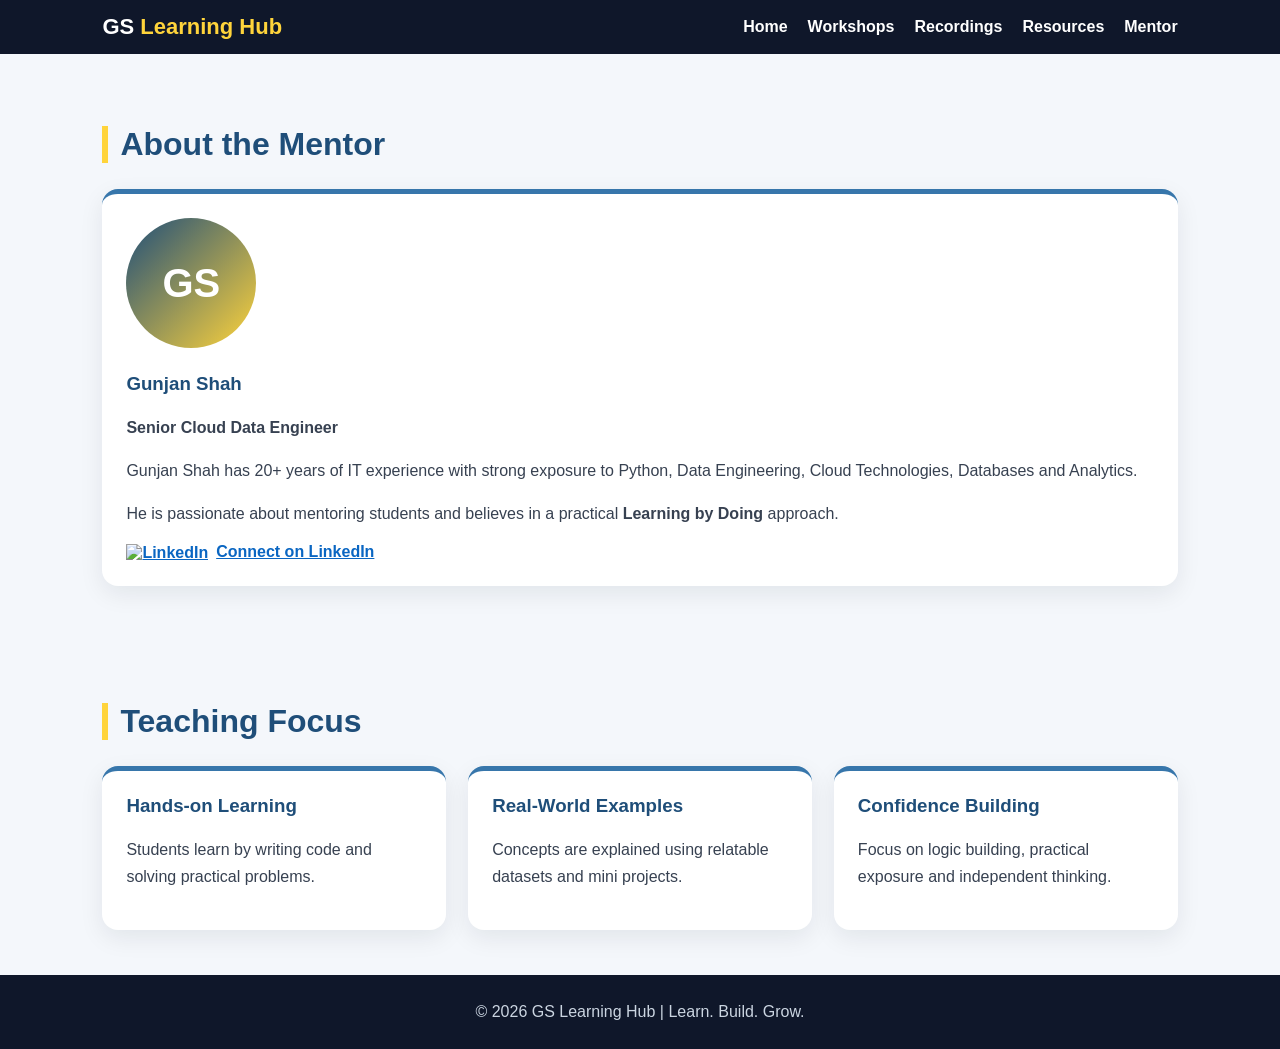
==== about.html @ ccfcd9a9 "html files" ====
<!DOCTYPE html><html lang="en"><head><meta charset="UTF-8"/><meta name="viewport" content="width=device-width, initial-scale=1.0"/><title>About Mentor</title><link rel="stylesheet" href="style.css"/></head><body><div class="nav"><div class="logo">GS <span>Learning Hub</span></div>
<div><a href="index.html">Home</a><a href="workshops.html">Workshops</a><a href="recordings.html">Recordings</a><a href="resources.html">Resources</a><a href="about.html">Mentor</a></div></div>
<section class="section"><h2>About the Mentor</h2><div class="card profile"><div class="avatar">GS</div><div><h3>Gunjan Shah</h3><p><b>Senior Cloud Data Engineer</b></p><p>Gunjan Shah has 20+ years of IT experience with strong exposure to Python, Data Engineering, Cloud Technologies, Databases and Analytics.</p><p>He is passionate about mentoring students and believes in a practical <b>Learning by Doing</b> approach.</p><a href="PASTE_LINKEDIN_PROFILE_URL_HERE" target="_blank" style="color:#0A66C2;font-weight:bold;"><img src="https://cdn-icons-png.flaticon.com/512/174/174857.png" width="26" style="vertical-align:middle;margin-right:8px;" alt="LinkedIn"/>Connect on LinkedIn</a></div></div></section>
<section class="section"><h2>Teaching Focus</h2><div class="grid"><div class="card"><h3>Hands-on Learning</h3><p>Students learn by writing code and solving practical problems.</p></div><div class="card"><h3>Real-World Examples</h3><p>Concepts are explained using relatable datasets and mini projects.</p></div><div class="card"><h3>Confidence Building</h3><p>Focus on logic building, practical exposure and independent thinking.</p></div></div></section>
<div class="footer">© 2026 GS Learning Hub | Learn. Build. Grow.</div></body></html>
---- style.css ----
body{margin:0;font-family:Arial,sans-serif;background:#f4f7fb;color:#111827}
.nav{background:#0f172a;color:white;padding:14px 8%;display:flex;justify-content:space-between;align-items:center;position:sticky;top:0}
.logo{font-size:22px;font-weight:bold}.logo span{color:#ffd43b}
.nav a{color:white;margin-left:20px;text-decoration:none;font-weight:bold}
.hero{background:linear-gradient(135deg,#0f172a,#1f4e79,#3776ab);color:white;padding:70px 8%}
.hero h1{font-size:48px;margin:0 0 12px}.hero p{font-size:20px;line-height:1.6;max-width:850px}
.section{padding:45px 8%}.section h2{color:#1f4e79;font-size:32px;border-left:6px solid #ffd43b;padding-left:12px}
.grid{display:grid;grid-template-columns:repeat(auto-fit,minmax(250px,1fr));gap:22px}
.card{background:white;padding:24px;border-radius:16px;box-shadow:0 8px 24px rgba(15,23,42,.08);border-top:5px solid #3776ab}
.card h3{color:#1f4e79;margin-top:0}.card p,.list li{line-height:1.7;color:#374151}
.btn{display:inline-block;background:#ffd43b;color:#111827;padding:12px 20px;border-radius:8px;font-weight:bold;text-decoration:none;margin-top:8px}
.btn-outline{background:transparent;color:white;border:2px solid white}
.badge{display:inline-block;background:#e0f2fe;color:#075985;padding:6px 11px;border-radius:999px;font-size:13px;font-weight:bold;margin-bottom:10px}
.highlight{background:#fff7d6;border-left:6px solid #ffd43b;padding:20px;border-radius:12px;line-height:1.7}
.footer{background:#0f172a;color:#cbd5e1;text-align:center;padding:28px}
.profile{display:flex;gap:25px;align-items:center;flex-wrap:wrap}
.avatar{width:130px;height:130px;border-radius:50%;background:linear-gradient(135deg,#1f4e79,#ffd43b);display:flex;align-items:center;justify-content:center;color:white;font-size:40px;font-weight:bold}
.table{width:100%;border-collapse:collapse;background:white;border-radius:14px;overflow:hidden;box-shadow:0 8px 24px rgba(15,23,42,.08)}
.table th{background:#1f4e79;color:white;text-align:left;padding:14px}.table td{padding:14px;border-bottom:1px solid #e5e7eb}
@media(max-width:720px){.nav{display:block}.nav a{display:inline-block;margin:8px 12px 0 0}.hero h1{font-size:36px}}
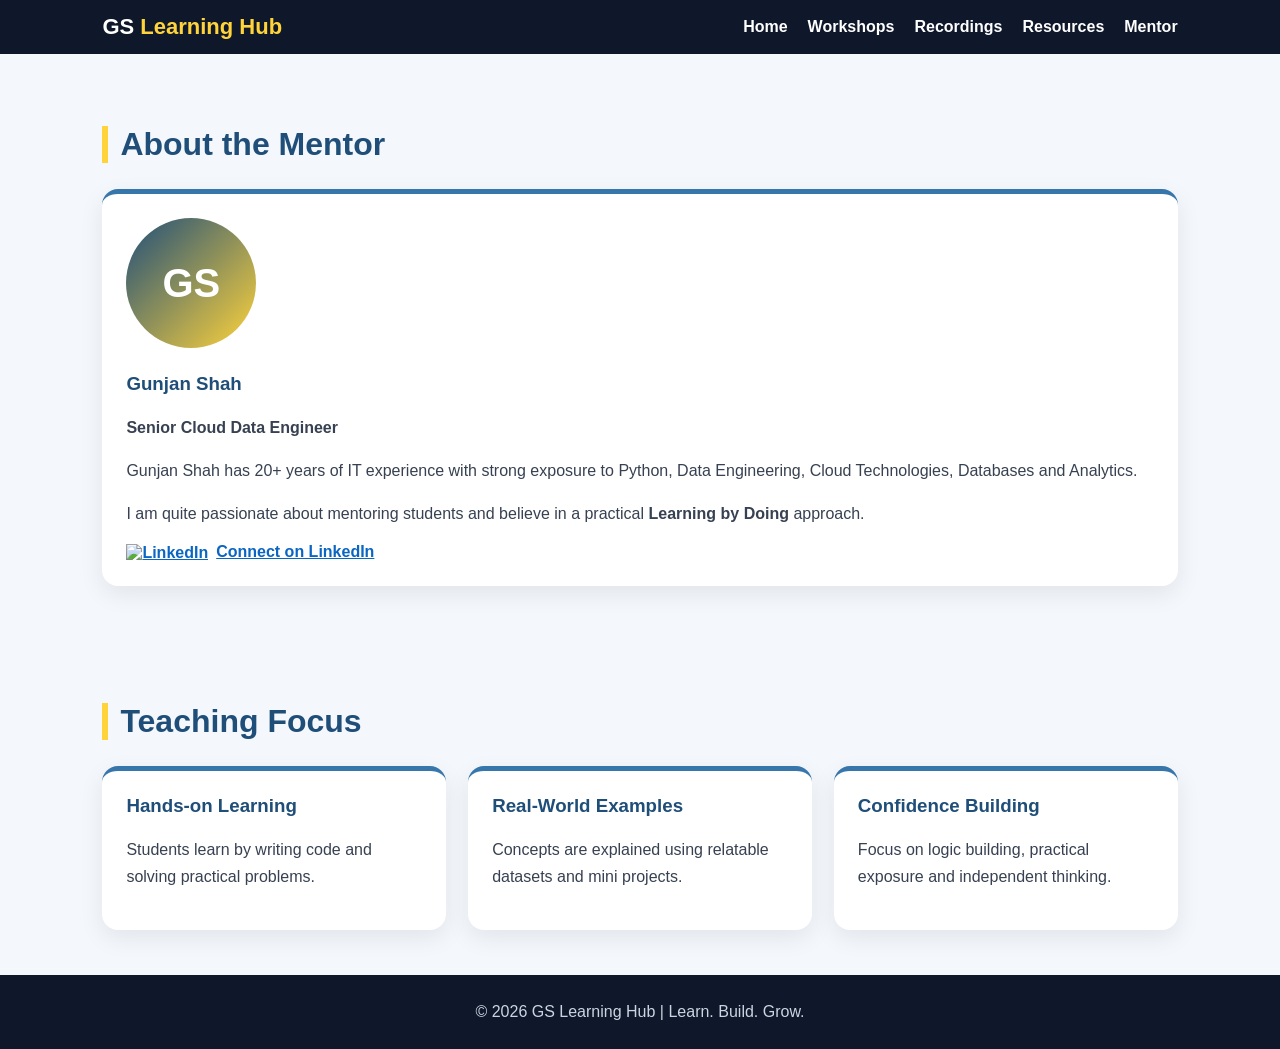
==== commit 99a4c961: "Added cwc page also" ====
--- a/about.html
+++ b/about.html
@@ -1,5 +1,5 @@
 <!DOCTYPE html><html lang="en"><head><meta charset="UTF-8"/><meta name="viewport" content="width=device-width, initial-scale=1.0"/><title>About Mentor</title><link rel="stylesheet" href="style.css"/></head><body><div class="nav"><div class="logo">GS <span>Learning Hub</span></div>
 <div><a href="index.html">Home</a><a href="workshops.html">Workshops</a><a href="recordings.html">Recordings</a><a href="resources.html">Resources</a><a href="about.html">Mentor</a></div></div>
-<section class="section"><h2>About the Mentor</h2><div class="card profile"><div class="avatar">GS</div><div><h3>Gunjan Shah</h3><p><b>Senior Cloud Data Engineer</b></p><p>Gunjan Shah has 20+ years of IT experience with strong exposure to Python, Data Engineering, Cloud Technologies, Databases and Analytics.</p><p>He is passionate about mentoring students and believes in a practical <b>Learning by Doing</b> approach.</p><a href="PASTE_LINKEDIN_PROFILE_URL_HERE" target="_blank" style="color:#0A66C2;font-weight:bold;"><img src="https://cdn-icons-png.flaticon.com/512/174/174857.png" width="26" style="vertical-align:middle;margin-right:8px;" alt="LinkedIn"/>Connect on LinkedIn</a></div></div></section>
+<section class="section"><h2>About the Mentor</h2><div class="card profile"><div class="avatar">GS</div><div><h3>Gunjan Shah</h3><p><b>Senior Cloud Data Engineer</b></p><p>Gunjan Shah has 20+ years of IT experience with strong exposure to Python, Data Engineering, Cloud Technologies, Databases and Analytics.</p><p>I am quite passionate about mentoring students and believe in a practical <b>Learning by Doing</b> approach.</p><a href="https://linkedin.com/in/gunjan-shah80" target="_blank" style="color:#0A66C2;font-weight:bold;"><img src="https://cdn-icons-png.flaticon.com/512/174/174857.png" width="26" style="vertical-align:middle;margin-right:8px;" alt="LinkedIn"/>Connect on LinkedIn</a></div></div></section>
 <section class="section"><h2>Teaching Focus</h2><div class="grid"><div class="card"><h3>Hands-on Learning</h3><p>Students learn by writing code and solving practical problems.</p></div><div class="card"><h3>Real-World Examples</h3><p>Concepts are explained using relatable datasets and mini projects.</p></div><div class="card"><h3>Confidence Building</h3><p>Focus on logic building, practical exposure and independent thinking.</p></div></div></section>
 <div class="footer">© 2026 GS Learning Hub | Learn. Build. Grow.</div></body></html>
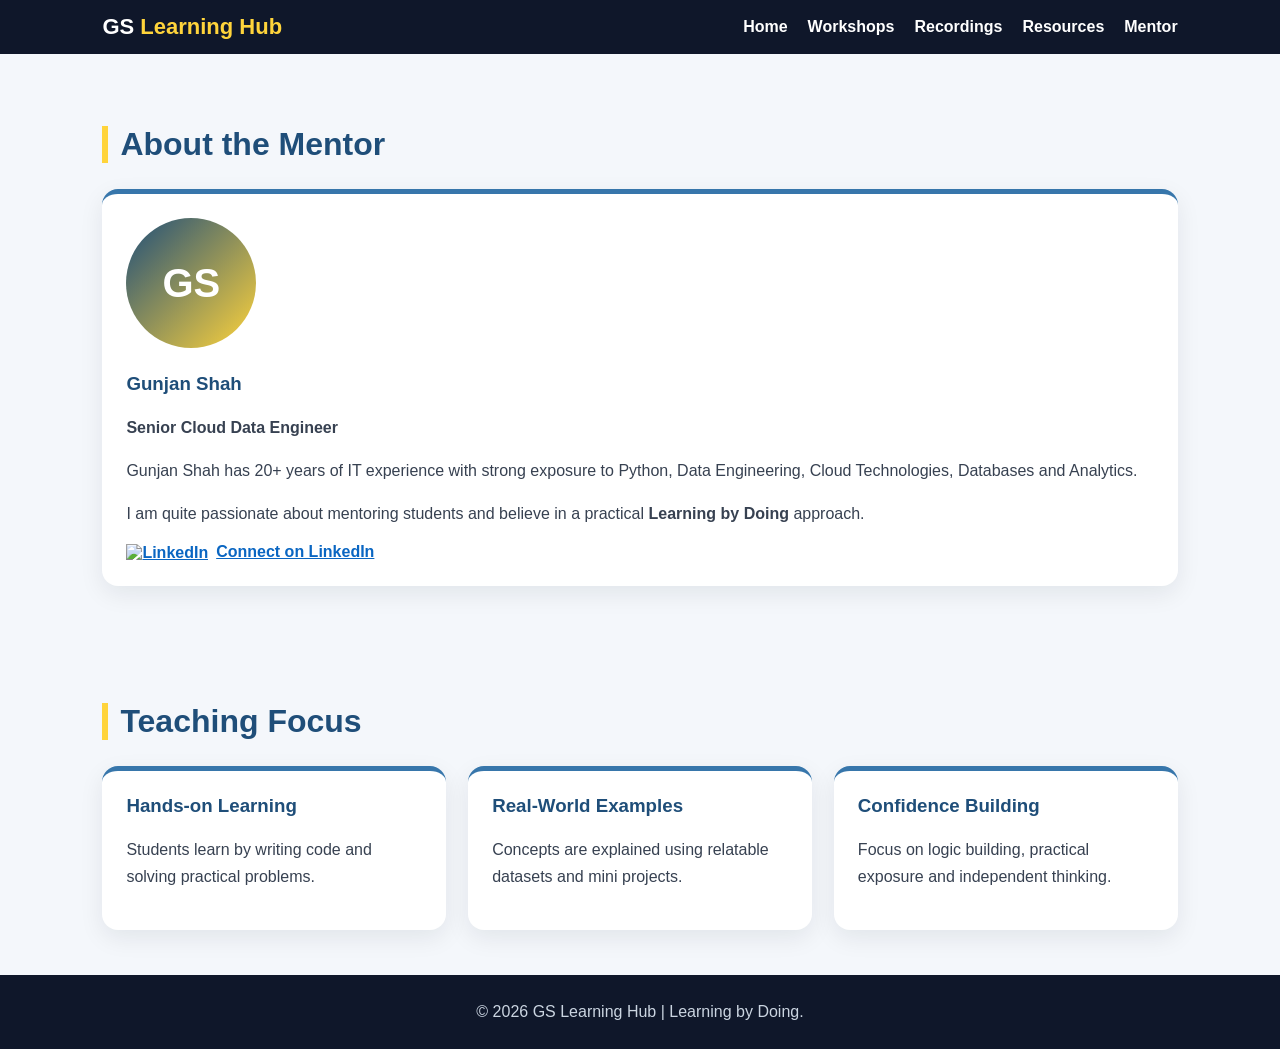
==== commit e6d1d316: "Added new workshop details" ====
--- a/about.html
+++ b/about.html
@@ -2,4 +2,4 @@
 <div><a href="index.html">Home</a><a href="workshops.html">Workshops</a><a href="recordings.html">Recordings</a><a href="resources.html">Resources</a><a href="about.html">Mentor</a></div></div>
 <section class="section"><h2>About the Mentor</h2><div class="card profile"><div class="avatar">GS</div><div><h3>Gunjan Shah</h3><p><b>Senior Cloud Data Engineer</b></p><p>Gunjan Shah has 20+ years of IT experience with strong exposure to Python, Data Engineering, Cloud Technologies, Databases and Analytics.</p><p>I am quite passionate about mentoring students and believe in a practical <b>Learning by Doing</b> approach.</p><a href="https://linkedin.com/in/gunjan-shah80" target="_blank" style="color:#0A66C2;font-weight:bold;"><img src="https://cdn-icons-png.flaticon.com/512/174/174857.png" width="26" style="vertical-align:middle;margin-right:8px;" alt="LinkedIn"/>Connect on LinkedIn</a></div></div></section>
 <section class="section"><h2>Teaching Focus</h2><div class="grid"><div class="card"><h3>Hands-on Learning</h3><p>Students learn by writing code and solving practical problems.</p></div><div class="card"><h3>Real-World Examples</h3><p>Concepts are explained using relatable datasets and mini projects.</p></div><div class="card"><h3>Confidence Building</h3><p>Focus on logic building, practical exposure and independent thinking.</p></div></div></section>
-<div class="footer">© 2026 GS Learning Hub | Learn. Build. Grow.</div></body></html>+<div class="footer">© 2026 GS Learning Hub | Learning by Doing.</div></body></html>
--- a/style.css
+++ b/style.css
@@ -17,4 +17,86 @@
 .avatar{width:130px;height:130px;border-radius:50%;background:linear-gradient(135deg,#1f4e79,#ffd43b);display:flex;align-items:center;justify-content:center;color:white;font-size:40px;font-weight:bold}
 .table{width:100%;border-collapse:collapse;background:white;border-radius:14px;overflow:hidden;box-shadow:0 8px 24px rgba(15,23,42,.08)}
 .table th{background:#1f4e79;color:white;text-align:left;padding:14px}.table td{padding:14px;border-bottom:1px solid #e5e7eb}
+.gallery-section {
+  padding: 40px 20px;
+  text-align: left;
+}
+
+.gallery-section h2 {
+  margin-bottom: 8px;
+}
+
+.gallery-section p {
+  color: #6b7280;
+  margin-bottom: 24px;
+}
+
+.gallery-grid {
+  display: grid;
+  grid-template-columns: repeat(4, 1fr);
+  gap: 16px;
+}
+
+.gallery-grid img {
+  width: 100%;
+  height: 220px;
+  object-fit: cover;
+  border-radius: 12px;
+}
+
+@media (max-width: 768px) {
+  .gallery-grid {
+    grid-template-columns: repeat(2, 1fr);
+  }
+}
+/* Currently Running Badge */
+
+.live-badge {
+    background: #ef4444;
+    color: white;
+    padding: 8px 15px;
+    border-radius: 20px;
+    font-weight: bold;
+    display: inline-block;
+    animation: pulse 1.5s infinite;
+}
+
+/* Registration Open Badge */
+
+.upcoming-badge {
+    background: #10b981;
+    color: white;
+    padding: 8px 15px;
+    border-radius: 20px;
+    font-weight: bold;
+    display: inline-block;
+}
+
+/* Highlight Cards */
+
+.featured-workshop {
+    border: 3px solid #ffd43b;
+    box-shadow: 0 0 18px rgba(255,212,59,0.4);
+}
+
+.upcoming-workshop {
+    border: 3px solid #10b981;
+    box-shadow: 0 0 18px rgba(16,185,129,0.3);
+}
+
+/* Pulse Effect */
+
+@keyframes pulse {
+    0% {
+        box-shadow: 0 0 0 0 rgba(239,68,68,0.7);
+    }
+
+    70% {
+        box-shadow: 0 0 0 12px rgba(239,68,68,0);
+    }
+
+    100% {
+        box-shadow: 0 0 0 0 rgba(239,68,68,0);
+    }
+}
 @media(max-width:720px){.nav{display:block}.nav a{display:inline-block;margin:8px 12px 0 0}.hero h1{font-size:36px}}
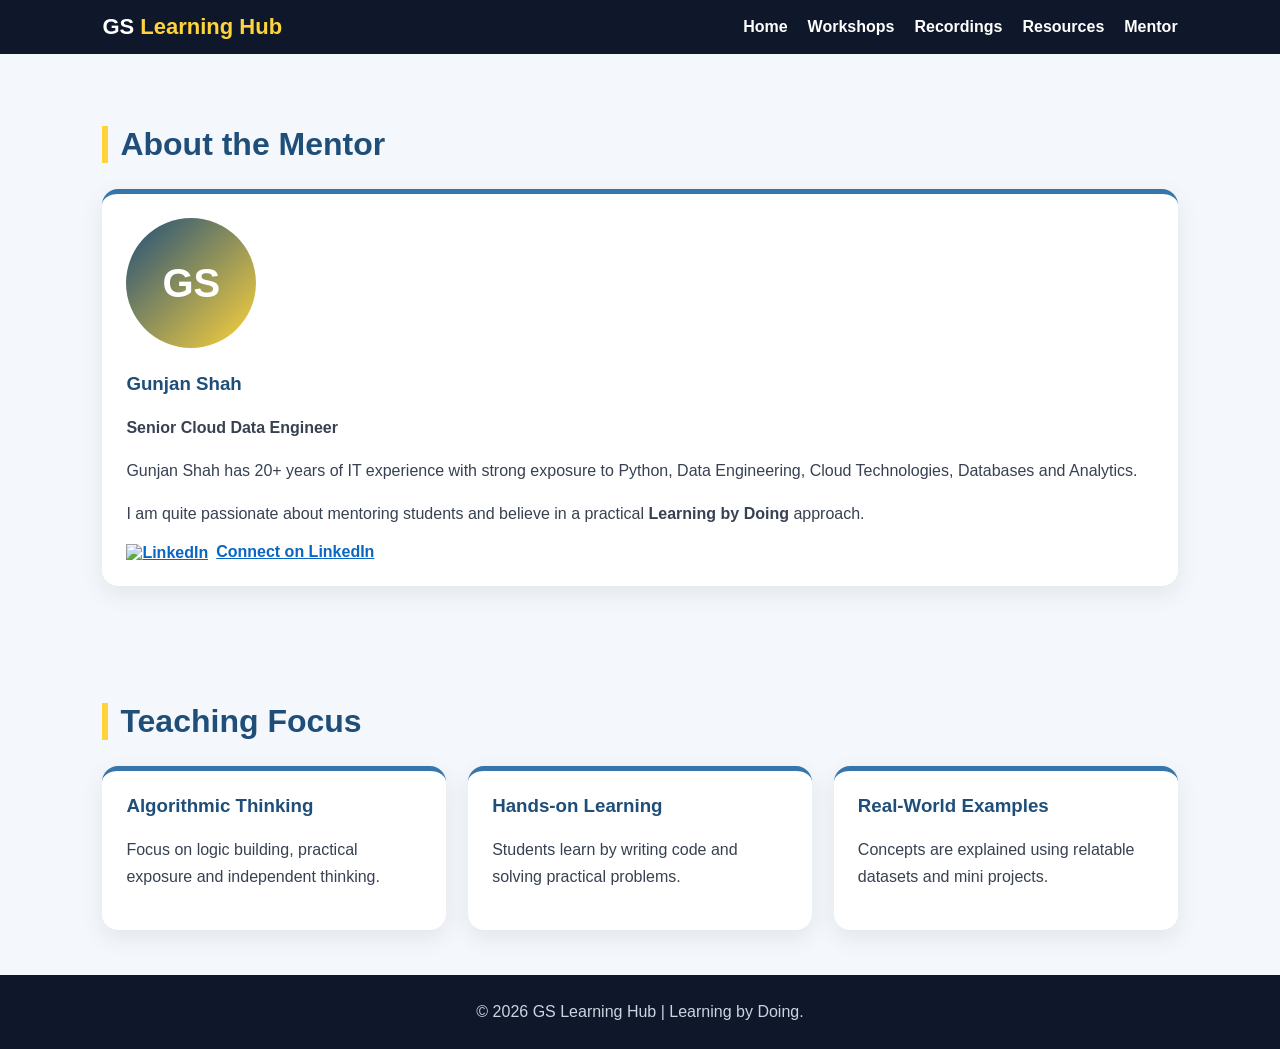
==== commit 636ead54: "Fixed style sheet" ====
--- a/about.html
+++ b/about.html
@@ -1,5 +1,46 @@
-<!DOCTYPE html><html lang="en"><head><meta charset="UTF-8"/><meta name="viewport" content="width=device-width, initial-scale=1.0"/><title>About Mentor</title><link rel="stylesheet" href="style.css"/></head><body><div class="nav"><div class="logo">GS <span>Learning Hub</span></div>
-<div><a href="index.html">Home</a><a href="workshops.html">Workshops</a><a href="recordings.html">Recordings</a><a href="resources.html">Resources</a><a href="about.html">Mentor</a></div></div>
-<section class="section"><h2>About the Mentor</h2><div class="card profile"><div class="avatar">GS</div><div><h3>Gunjan Shah</h3><p><b>Senior Cloud Data Engineer</b></p><p>Gunjan Shah has 20+ years of IT experience with strong exposure to Python, Data Engineering, Cloud Technologies, Databases and Analytics.</p><p>I am quite passionate about mentoring students and believe in a practical <b>Learning by Doing</b> approach.</p><a href="https://linkedin.com/in/gunjan-shah80" target="_blank" style="color:#0A66C2;font-weight:bold;"><img src="https://cdn-icons-png.flaticon.com/512/174/174857.png" width="26" style="vertical-align:middle;margin-right:8px;" alt="LinkedIn"/>Connect on LinkedIn</a></div></div></section>
-<section class="section"><h2>Teaching Focus</h2><div class="grid"><div class="card"><h3>Hands-on Learning</h3><p>Students learn by writing code and solving practical problems.</p></div><div class="card"><h3>Real-World Examples</h3><p>Concepts are explained using relatable datasets and mini projects.</p></div><div class="card"><h3>Confidence Building</h3><p>Focus on logic building, practical exposure and independent thinking.</p></div></div></section>
-<div class="footer">© 2026 GS Learning Hub | Learning by Doing.</div></body></html>+<!DOCTYPE html>
+<html lang="en">
+<head>
+    <meta charset="UTF-8"/>
+    <meta name="viewport" content="width=device-width, initial-scale=1.0"/>
+    <title>About Mentor</title>
+    <link rel="stylesheet" href="css/style.css"/>
+</head>
+<body>
+<div class="nav">
+    <div class="logo">GS <span>Learning Hub</span></div>
+    <div><a href="index.html">Home</a><a href="workshops.html">Workshops</a><a href="recordings.html">Recordings</a><a href="resources.html">Resources</a><a href="about.html">Mentor</a></div>
+</div>
+<section class="section">
+    <h2>About the Mentor</h2>
+    <div class="card profile">
+        <div class="avatar">GS</div>
+        <div>
+            <h3>Gunjan Shah</h3>
+            <p><b>Senior Cloud Data Engineer</b></p>
+            <p>Gunjan Shah has 20+ years of IT experience with strong exposure to Python, Data Engineering, Cloud Technologies, Databases and Analytics.</p>
+            <p>I am quite passionate about mentoring students and believe in a practical <b>Learning by Doing</b> approach.</p>
+            <a href="https://linkedin.com/in/gunjan-shah80" target="_blank" style="color:#0A66C2;font-weight:bold;"><img src="https://cdn-icons-png.flaticon.com/512/174/174857.png" width="26" style="vertical-align:middle;margin-right:8px;" alt="LinkedIn"/>Connect on LinkedIn</a>
+        </div>
+    </div>
+</section>
+<section class="section">
+    <h2>Teaching Focus</h2>
+    <div class="grid">
+        <div class="card">
+            <h3>Algorithmic Thinking</h3>
+            <p>Focus on logic building, practical exposure and independent thinking.</p>
+        </div>
+        <div class="card">
+            <h3>Hands-on Learning</h3>
+            <p>Students learn by writing code and solving practical problems.</p>
+        </div>
+        <div class="card">
+            <h3>Real-World Examples</h3>
+            <p>Concepts are explained using relatable datasets and mini projects.</p>
+        </div>
+    </div>
+</section>
+<div class="footer">© 2026 GS Learning Hub | Learning by Doing.</div>
+</body>
+</html>
--- a/css/style.css
+++ b/css/style.css
@@ -0,0 +1,135 @@
+body{margin:0;font-family:Arial,sans-serif;background:#f4f7fb;color:#111827}
+.nav{background:#0f172a;color:white;padding:14px 8%;display:flex;justify-content:space-between;align-items:center;position:sticky;top:0}
+.logo{font-size:22px;font-weight:bold}.logo span{color:#ffd43b}
+.nav a{color:white;margin-left:20px;text-decoration:none;font-weight:bold}
+.hero{background:linear-gradient(135deg,#0f172a,#1f4e79,#3776ab);color:white;padding:70px 8%}
+.hero h1{font-size:48px;margin:0 0 12px}.hero p{font-size:20px;line-height:1.6;max-width:850px}
+.section{padding:45px 8%}.section h2{color:#1f4e79;font-size:32px;border-left:6px solid #ffd43b;padding-left:12px}
+.grid{display:grid;grid-template-columns:repeat(auto-fit,minmax(250px,1fr));gap:22px}
+.card{background:white;padding:24px;border-radius:16px;box-shadow:0 8px 24px rgba(15,23,42,.08);border-top:5px solid #3776ab}
+.card h3{color:#1f4e79;margin-top:0}.card p,.list li{line-height:1.7;color:#374151}
+.btn{display:inline-block;background:#ffd43b;color:#111827;padding:12px 20px;border-radius:8px;font-weight:bold;text-decoration:none;margin-top:8px}
+.btn-outline{background:transparent;color:white;border:2px solid white}
+.badge{display:inline-block;background:#e0f2fe;color:#075985;padding:6px 11px;border-radius:999px;font-size:13px;font-weight:bold;margin-bottom:10px}
+.highlight{background:#fff7d6;border-left:6px solid #ffd43b;padding:20px;border-radius:12px;line-height:1.7}
+.footer{background:#0f172a;color:#cbd5e1;text-align:center;padding:28px}
+.profile{display:flex;gap:25px;align-items:center;flex-wrap:wrap}
+.avatar{width:130px;height:130px;border-radius:50%;background:linear-gradient(135deg,#1f4e79,#ffd43b);display:flex;align-items:center;justify-content:center;color:white;font-size:40px;font-weight:bold}
+.table{width:100%;border-collapse:collapse;background:white;border-radius:14px;overflow:hidden;box-shadow:0 8px 24px rgba(15,23,42,.08)}
+.table th{background:#1f4e79;color:white;text-align:left;padding:14px}.table td{padding:14px;border-bottom:1px solid #e5e7eb}
+.gallery-section {
+  padding: 40px 20px;
+  text-align: left;
+}
+
+.gallery-section h2 {
+  margin-bottom: 8px;
+}
+
+.gallery-section p {
+  color: #6b7280;
+  margin-bottom: 24px;
+}
+
+.gallery-grid {
+  display: grid;
+  grid-template-columns: repeat(4, 1fr);
+  gap: 16px;
+}
+
+.gallery-grid img {
+  width: 100%;
+  height: 220px;
+  object-fit: cover;
+  border-radius: 12px;
+}
+
+@media (max-width: 768px) {
+  .gallery-grid {
+    grid-template-columns: repeat(2, 1fr);
+  }
+}
+/* Currently Running Badge */
+
+.live-badge {
+    background: #ef4444;
+    color: white;
+    padding: 8px 15px;
+    border-radius: 20px;
+    font-weight: bold;
+    display: inline-block;
+    animation: pulse 1.5s infinite;
+}
+
+/* Registration Open Badge */
+
+.upcoming-badge {
+    background: #10b981;
+    color: white;
+    padding: 8px 15px;
+    border-radius: 20px;
+    font-weight: bold;
+    display: inline-block;
+}
+
+/* Highlight Cards */
+
+.featured-workshop {
+    border: 3px solid #ffd43b;
+    box-shadow: 0 0 18px rgba(255,212,59,0.4);
+}
+
+.upcoming-workshop {
+    border: 3px solid #10b981;
+    box-shadow: 0 0 18px rgba(16,185,129,0.3);
+}
+
+/* Pulse Effect */
+
+@keyframes pulse {
+    0% {
+        box-shadow: 0 0 0 0 rgba(239,68,68,0.7);
+    }
+
+    70% {
+        box-shadow: 0 0 0 12px rgba(239,68,68,0);
+    }
+
+    100% {
+        box-shadow: 0 0 0 0 rgba(239,68,68,0);
+    }
+}
+.register-btn {
+    display: inline-block;
+    background: #2563eb;
+    color: white;
+    padding: 12px 24px;
+    border-radius: 8px;
+    text-decoration: none;
+    font-weight: bold;
+    transition: all 0.3s ease;
+}
+
+.register-btn:hover {
+    background: #1d4ed8;
+    transform: translateY(-2px);
+    box-shadow: 0 6px 12px rgba(37, 99, 235, 0.3);
+}
+.view-btn {
+    display: inline-block;
+    background: #f3f4f6;
+    color: #1f2937;
+    padding: 12px 24px;
+    border-radius: 8px;
+    text-decoration: none;
+    font-weight: bold;
+    margin-right: 12px;
+    border: 2px solid #d1d5db;
+    transition: all 0.3s ease;
+}
+
+.view-btn:hover {
+    background: #e5e7eb;
+    transform: translateY(-2px);
+}
+@media(max-width:720px){.nav{display:block}.nav a{display:inline-block;margin:8px 12px 0 0}.hero h1{font-size:36px}}
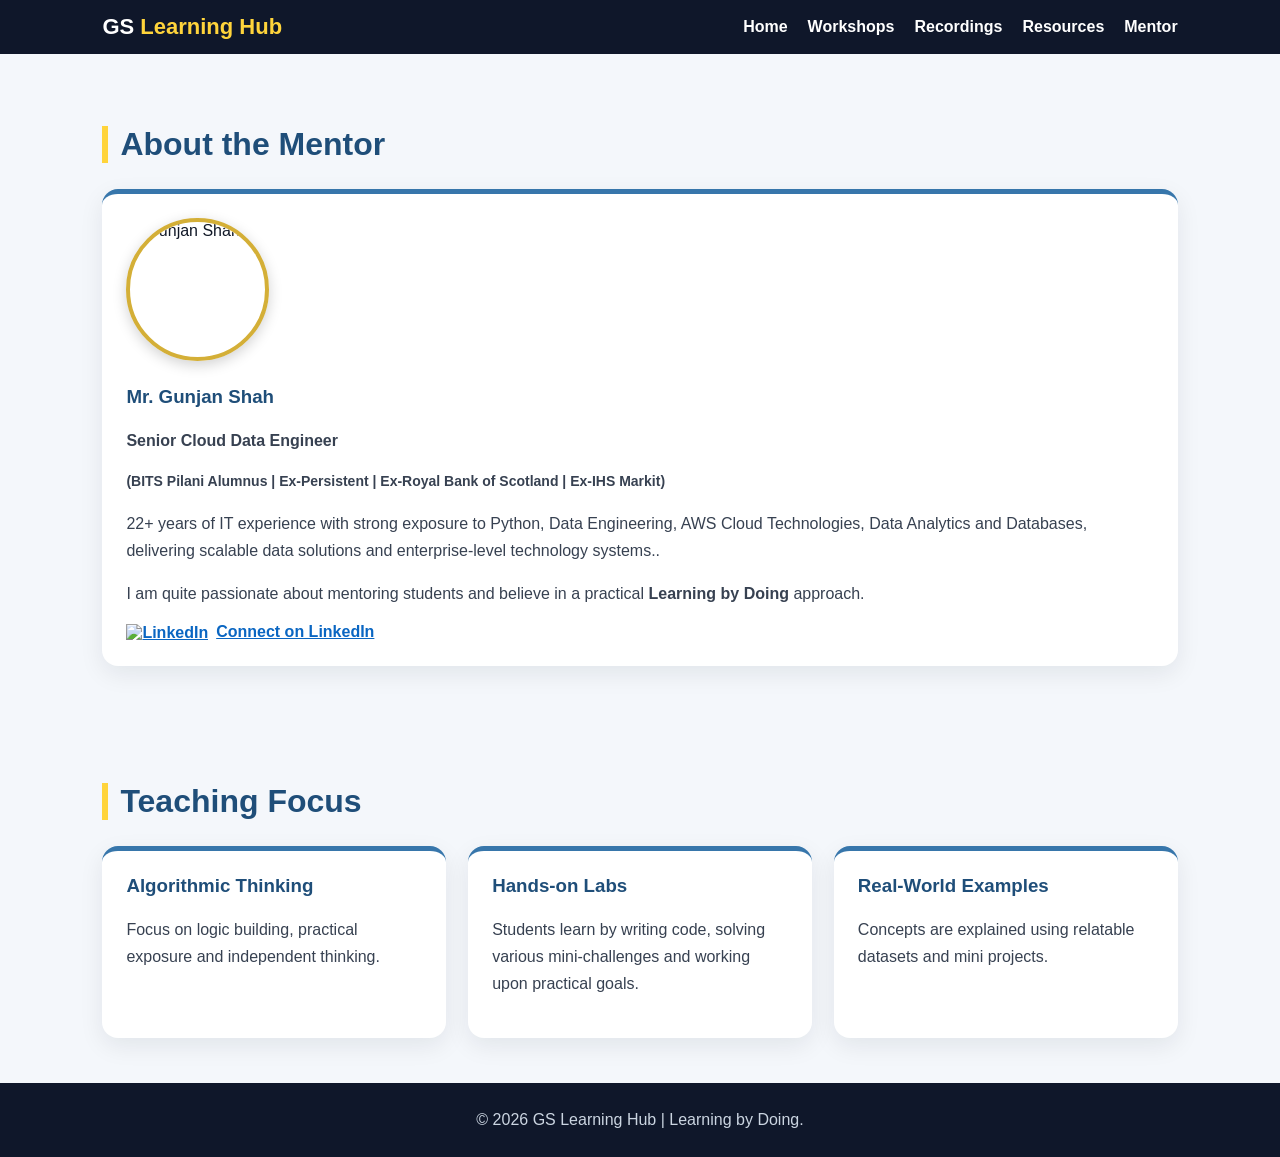
==== commit 3c46e395: "Added pic" ====
--- a/about.html
+++ b/about.html
@@ -14,11 +14,16 @@
 <section class="section">
     <h2>About the Mentor</h2>
     <div class="card profile">
-        <div class="avatar">GS</div>
+        <div class="profile-photo">
+            <img src="images/gunjan-profile.jpg" alt="Gunjan Shah">
+        </div>
         <div>
-            <h3>Gunjan Shah</h3>
+            <h3>Mr. Gunjan Shah</h3>
             <p><b>Senior Cloud Data Engineer</b></p>
-            <p>Gunjan Shah has 20+ years of IT experience with strong exposure to Python, Data Engineering, Cloud Technologies, Databases and Analytics.</p>
+            <p class="profile-tags">
+                (BITS Pilani Alumnus | Ex-Persistent | Ex-Royal Bank of Scotland | Ex-IHS Markit)
+            </p>
+            <p >22+ years of IT experience with strong exposure to Python, Data Engineering, AWS Cloud Technologies, Data Analytics and Databases,<br> delivering scalable data solutions and enterprise-level technology systems..</p>
             <p>I am quite passionate about mentoring students and believe in a practical <b>Learning by Doing</b> approach.</p>
             <a href="https://linkedin.com/in/gunjan-shah80" target="_blank" style="color:#0A66C2;font-weight:bold;"><img src="https://cdn-icons-png.flaticon.com/512/174/174857.png" width="26" style="vertical-align:middle;margin-right:8px;" alt="LinkedIn"/>Connect on LinkedIn</a>
         </div>
@@ -32,8 +37,8 @@
             <p>Focus on logic building, practical exposure and independent thinking.</p>
         </div>
         <div class="card">
-            <h3>Hands-on Learning</h3>
-            <p>Students learn by writing code and solving practical problems.</p>
+            <h3>Hands-on Labs</h3>
+            <p>Students learn by writing code, solving various mini-challenges and working upon practical goals.</p>
         </div>
         <div class="card">
             <h3>Real-World Examples</h3>
--- a/css/style.css
+++ b/css/style.css
@@ -1,135 +1,328 @@
-body{margin:0;font-family:Arial,sans-serif;background:#f4f7fb;color:#111827}
-.nav{background:#0f172a;color:white;padding:14px 8%;display:flex;justify-content:space-between;align-items:center;position:sticky;top:0}
-.logo{font-size:22px;font-weight:bold}.logo span{color:#ffd43b}
-.nav a{color:white;margin-left:20px;text-decoration:none;font-weight:bold}
-.hero{background:linear-gradient(135deg,#0f172a,#1f4e79,#3776ab);color:white;padding:70px 8%}
-.hero h1{font-size:48px;margin:0 0 12px}.hero p{font-size:20px;line-height:1.6;max-width:850px}
-.section{padding:45px 8%}.section h2{color:#1f4e79;font-size:32px;border-left:6px solid #ffd43b;padding-left:12px}
-.grid{display:grid;grid-template-columns:repeat(auto-fit,minmax(250px,1fr));gap:22px}
-.card{background:white;padding:24px;border-radius:16px;box-shadow:0 8px 24px rgba(15,23,42,.08);border-top:5px solid #3776ab}
-.card h3{color:#1f4e79;margin-top:0}.card p,.list li{line-height:1.7;color:#374151}
-.btn{display:inline-block;background:#ffd43b;color:#111827;padding:12px 20px;border-radius:8px;font-weight:bold;text-decoration:none;margin-top:8px}
-.btn-outline{background:transparent;color:white;border:2px solid white}
-.badge{display:inline-block;background:#e0f2fe;color:#075985;padding:6px 11px;border-radius:999px;font-size:13px;font-weight:bold;margin-bottom:10px}
-.highlight{background:#fff7d6;border-left:6px solid #ffd43b;padding:20px;border-radius:12px;line-height:1.7}
-.footer{background:#0f172a;color:#cbd5e1;text-align:center;padding:28px}
-.profile{display:flex;gap:25px;align-items:center;flex-wrap:wrap}
-.avatar{width:130px;height:130px;border-radius:50%;background:linear-gradient(135deg,#1f4e79,#ffd43b);display:flex;align-items:center;justify-content:center;color:white;font-size:40px;font-weight:bold}
-.table{width:100%;border-collapse:collapse;background:white;border-radius:14px;overflow:hidden;box-shadow:0 8px 24px rgba(15,23,42,.08)}
-.table th{background:#1f4e79;color:white;text-align:left;padding:14px}.table td{padding:14px;border-bottom:1px solid #e5e7eb}
+body {
+	margin: 0;
+	font-family: Arial, sans-serif;
+	background: #f4f7fb;
+	color: #111827
+}
+
+.nav {
+	background: #0f172a;
+	color: white;
+	padding: 14px 8%;
+	display: flex;
+	justify-content: space-between;
+	align-items: center;
+	position: sticky;
+	top: 0
+}
+
+.logo {
+	font-size: 22px;
+	font-weight: bold
+}
+
+.logo span {
+	color: #ffd43b
+}
+
+.nav a {
+	color: white;
+	margin-left: 20px;
+	text-decoration: none;
+	font-weight: bold
+}
+
+.hero {
+	background: linear-gradient(135deg, #0f172a, #1f4e79, #3776ab);
+	color: white;
+	padding: 70px 8%
+}
+
+.hero h1 {
+	font-size: 48px;
+	margin: 0 0 12px
+}
+
+.hero p {
+	font-size: 20px;
+	line-height: 1.6;
+	max-width: 850px
+}
+
+.section {
+	padding: 45px 8%
+}
+
+.section h2 {
+	color: #1f4e79;
+	font-size: 32px;
+	border-left: 6px solid #ffd43b;
+	padding-left: 12px
+}
+
+.grid {
+	display: grid;
+	grid-template-columns: repeat(auto-fit, minmax(250px, 1fr));
+	gap: 22px
+}
+
+.card {
+	background: white;
+	padding: 24px;
+	border-radius: 16px;
+	box-shadow: 0 8px 24px rgba(15, 23, 42, .08);
+	border-top: 5px solid #3776ab
+}
+
+.card h3 {
+	color: #1f4e79;
+	margin-top: 0
+}
+
+.card p,
+.list li {
+	line-height: 1.7;
+	color: #374151
+}
+
+.btn {
+	display: inline-block;
+	background: #ffd43b;
+	color: #111827;
+	padding: 12px 20px;
+	border-radius: 8px;
+	font-weight: bold;
+	text-decoration: none;
+	margin-top: 8px
+}
+
+.btn-outline {
+	background: transparent;
+	color: white;
+	border: 2px solid white
+}
+
+.badge {
+	display: inline-block;
+	background: #e0f2fe;
+	color: #075985;
+	padding: 6px 11px;
+	border-radius: 999px;
+	font-size: 13px;
+	font-weight: bold;
+	margin-bottom: 10px
+}
+
+.highlight {
+	background: #fff7d6;
+	border-left: 6px solid #ffd43b;
+	padding: 20px;
+	border-radius: 12px;
+	line-height: 1.7
+}
+
+.footer {
+	background: #0f172a;
+	color: #cbd5e1;
+	text-align: center;
+	padding: 28px
+}
+
+.profile {
+	display: flex;
+	gap: 25px;
+	align-items: center;
+	flex-wrap: wrap
+}
+
+
+.avatar {
+	width: 130px;
+	height: 130px;
+	border-radius: 50%;
+	background: linear-gradient(135deg, #1f4e79, #ffd43b);
+	display: flex;
+	align-items: center;
+	justify-content: center;
+	color: white;
+	font-size: 40px;
+	font-weight: bold
+}
+
+.profile-photo {
+  width: 135px;
+  height: 135px;
+  border-radius: 50%;
+  overflow: hidden;
+  flex-shrink: 0;
+  border: 4px solid #d4af37;
+  box-shadow: 0 4px 14px rgba(0, 0, 0, 0.18);
+}
+
+.profile-photo img {
+  width: 100%;
+  height: 100%;
+  object-fit: cover;
+}
+
+.profile-tags {
+  font-weight: 600;
+  color: #0b3d75;
+  margin-bottom: 12px;
+  font-size: 14px;
+}
+
+.table {
+	width: 100%;
+	border-collapse: collapse;
+	background: white;
+	border-radius: 14px;
+	overflow: hidden;
+	box-shadow: 0 8px 24px rgba(15, 23, 42, .08)
+}
+
+.table th {
+	background: #1f4e79;
+	color: white;
+	text-align: left;
+	padding: 14px
+}
+
+.table td {
+	padding: 14px;
+	border-bottom: 1px solid #e5e7eb
+}
+
 .gallery-section {
-  padding: 40px 20px;
-  text-align: left;
+	padding: 40px 20px;
+	text-align: left;
 }
 
 .gallery-section h2 {
-  margin-bottom: 8px;
+	margin-bottom: 8px;
 }
 
 .gallery-section p {
-  color: #6b7280;
-  margin-bottom: 24px;
+	color: #6b7280;
+	margin-bottom: 24px;
 }
 
 .gallery-grid {
-  display: grid;
-  grid-template-columns: repeat(4, 1fr);
-  gap: 16px;
+	display: grid;
+	grid-template-columns: repeat(4, 1fr);
+	gap: 16px;
 }
 
 .gallery-grid img {
-  width: 100%;
-  height: 220px;
-  object-fit: cover;
-  border-radius: 12px;
+	width: 100%;
+	height: 220px;
+	object-fit: cover;
+	border-radius: 12px;
 }
 
 @media (max-width: 768px) {
-  .gallery-grid {
-    grid-template-columns: repeat(2, 1fr);
-  }
-}
+	.gallery-grid {
+		grid-template-columns: repeat(2, 1fr);
+	}
+}
+
 /* Currently Running Badge */
 
 .live-badge {
-    background: #ef4444;
-    color: white;
-    padding: 8px 15px;
-    border-radius: 20px;
-    font-weight: bold;
-    display: inline-block;
-    animation: pulse 1.5s infinite;
+	background: #ef4444;
+	color: white;
+	padding: 8px 15px;
+	border-radius: 20px;
+	font-weight: bold;
+	display: inline-block;
+	animation: pulse 1.5s infinite;
 }
 
 /* Registration Open Badge */
 
 .upcoming-badge {
-    background: #10b981;
-    color: white;
-    padding: 8px 15px;
-    border-radius: 20px;
-    font-weight: bold;
-    display: inline-block;
+	background: #10b981;
+	color: white;
+	padding: 8px 15px;
+	border-radius: 20px;
+	font-weight: bold;
+	display: inline-block;
 }
 
 /* Highlight Cards */
 
 .featured-workshop {
-    border: 3px solid #ffd43b;
-    box-shadow: 0 0 18px rgba(255,212,59,0.4);
+	border: 3px solid #ffd43b;
+	box-shadow: 0 0 18px rgba(255, 212, 59, 0.4);
 }
 
 .upcoming-workshop {
-    border: 3px solid #10b981;
-    box-shadow: 0 0 18px rgba(16,185,129,0.3);
+	border: 3px solid #10b981;
+	box-shadow: 0 0 18px rgba(16, 185, 129, 0.3);
 }
 
 /* Pulse Effect */
 
 @keyframes pulse {
-    0% {
-        box-shadow: 0 0 0 0 rgba(239,68,68,0.7);
-    }
-
-    70% {
-        box-shadow: 0 0 0 12px rgba(239,68,68,0);
-    }
-
-    100% {
-        box-shadow: 0 0 0 0 rgba(239,68,68,0);
-    }
-}
+	0% {
+		box-shadow: 0 0 0 0 rgba(239, 68, 68, 0.7);
+	}
+
+	70% {
+		box-shadow: 0 0 0 12px rgba(239, 68, 68, 0);
+	}
+
+	100% {
+		box-shadow: 0 0 0 0 rgba(239, 68, 68, 0);
+	}
+}
+
 .register-btn {
-    display: inline-block;
-    background: #2563eb;
-    color: white;
-    padding: 12px 24px;
-    border-radius: 8px;
-    text-decoration: none;
-    font-weight: bold;
-    transition: all 0.3s ease;
+	display: inline-block;
+	background: #2563eb;
+	color: white;
+	padding: 12px 24px;
+	border-radius: 8px;
+	text-decoration: none;
+	font-weight: bold;
+	transition: all 0.3s ease;
 }
 
 .register-btn:hover {
-    background: #1d4ed8;
-    transform: translateY(-2px);
-    box-shadow: 0 6px 12px rgba(37, 99, 235, 0.3);
-}
+	background: #1d4ed8;
+	transform: translateY(-2px);
+	box-shadow: 0 6px 12px rgba(37, 99, 235, 0.3);
+}
+
 .view-btn {
-    display: inline-block;
-    background: #f3f4f6;
-    color: #1f2937;
-    padding: 12px 24px;
-    border-radius: 8px;
-    text-decoration: none;
-    font-weight: bold;
-    margin-right: 12px;
-    border: 2px solid #d1d5db;
-    transition: all 0.3s ease;
+	display: inline-block;
+	background: #f3f4f6;
+	color: #1f2937;
+	padding: 12px 24px;
+	border-radius: 8px;
+	text-decoration: none;
+	font-weight: bold;
+	margin-right: 12px;
+	border: 2px solid #d1d5db;
+	transition: all 0.3s ease;
 }
 
 .view-btn:hover {
-    background: #e5e7eb;
-    transform: translateY(-2px);
-}
-@media(max-width:720px){.nav{display:block}.nav a{display:inline-block;margin:8px 12px 0 0}.hero h1{font-size:36px}}+	background: #e5e7eb;
+	transform: translateY(-2px);
+}
+
+@media(max-width:720px) {
+	.nav {
+		display: block
+	}
+
+	.nav a {
+		display: inline-block;
+		margin: 8px 12px 0 0
+	}
+
+	.hero h1 {
+		font-size: 36px
+	}
+}
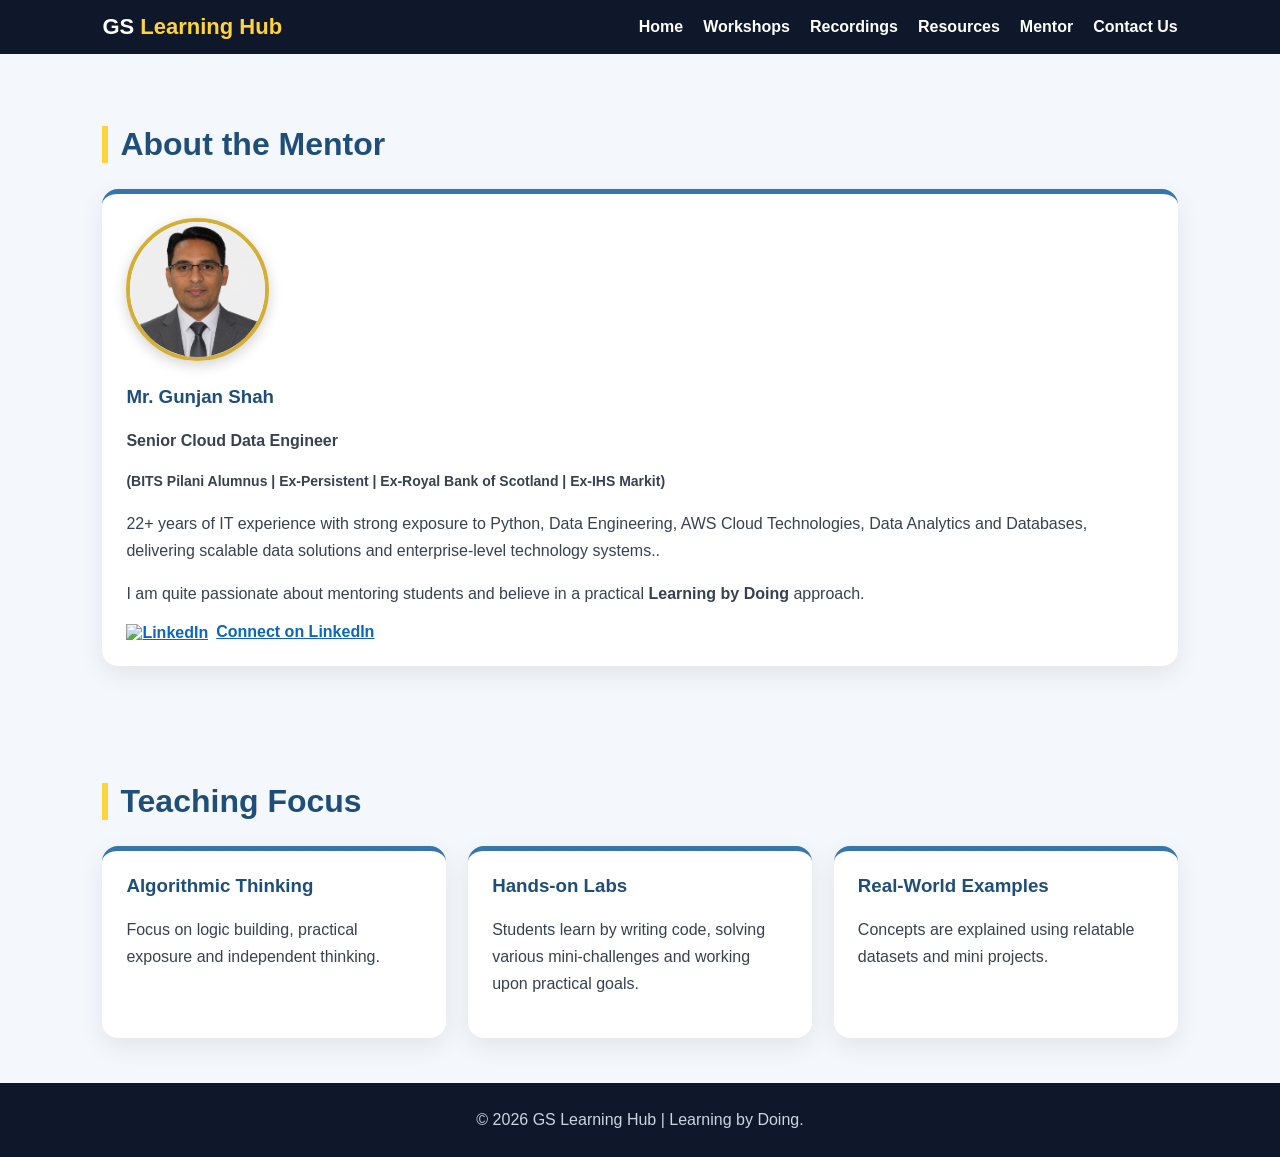
==== commit 58eee9ee: "Fixed Contact Us part in all pages and kept Mentor" ====
--- a/about.html
+++ b/about.html
@@ -9,7 +9,7 @@
 <body>
 <div class="nav">
     <div class="logo">GS <span>Learning Hub</span></div>
-    <div><a href="index.html">Home</a><a href="workshops.html">Workshops</a><a href="recordings.html">Recordings</a><a href="resources.html">Resources</a><a href="about.html">Mentor</a></div>
+    <div><a href="index.html">Home</a><a href="workshops.html">Workshops</a><a href="recordings.html">Recordings</a><a href="resources.html">Resources</a><a href="about.html">Mentor</a><a href="contactus.html">Contact Us</a></div>
 </div>
 <section class="section">
     <h2>About the Mentor</h2>
--- a/css/style.css
+++ b/css/style.css
@@ -325,4 +325,100 @@
 	.hero h1 {
 		font-size: 36px
 	}
+}
+.copyright-note {
+  font-weight: bold;
+  font-size: 10px;
+  color: #6DE2F2;
+  margin-top: 18px;
+  font-style: italic;
+}
+.contact-section {
+          max-width: 900px;
+          margin: 50px auto;
+          padding: 30px;
+}
+
+.contact-card {
+  background: #ffffff;
+  padding: 35px;
+  border-radius: 16px;
+  box-shadow: 0 8px 25px rgba(0, 0, 0, 0.08);
+}
+
+.contact-card h1 {
+  color: #0b3d75;
+  margin-bottom: 10px;
+  font-size: 32px;
+}
+
+.contact-card p {
+  color: #555;
+  font-size: 16px;
+  line-height: 1.6;
+  margin-bottom: 25px;
+}
+
+.form-group {
+  margin-bottom: 18px;
+}
+
+.form-group label {
+  display: block;
+  font-weight: 600;
+  margin-bottom: 8px;
+  color: #333;
+}
+
+.form-group input,
+.form-group select,
+.form-group textarea {
+  width: 100%;
+  padding: 12px 14px;
+  border: 1px solid #ccc;
+  border-radius: 8px;
+  font-size: 15px;
+  box-sizing: border-box;
+}
+
+.form-group textarea {
+  resize: vertical;
+  min-height: 120px;
+}
+
+.submit-btn {
+  background: #0b3d75;
+  color: #ffffff;
+  border: none;
+  padding: 13px 24px;
+  border-radius: 8px;
+  font-size: 16px;
+  font-weight: 600;
+  cursor: pointer;
+  transition: 0.3s;
+}
+
+.submit-btn:hover {
+  background: #082f5a;
+}
+
+.contact-note {
+  margin-top: 18px;
+  font-size: 14px;
+  color: #777;
+}
+
+@media (max-width: 768px) {
+  .contact-section {
+    margin: 25px auto;
+    padding: 18px;
+  }
+
+  .contact-card {
+    padding: 24px;
+  }
+
+  .contact-card h1 {
+    font-size: 26px;
+  }
 }
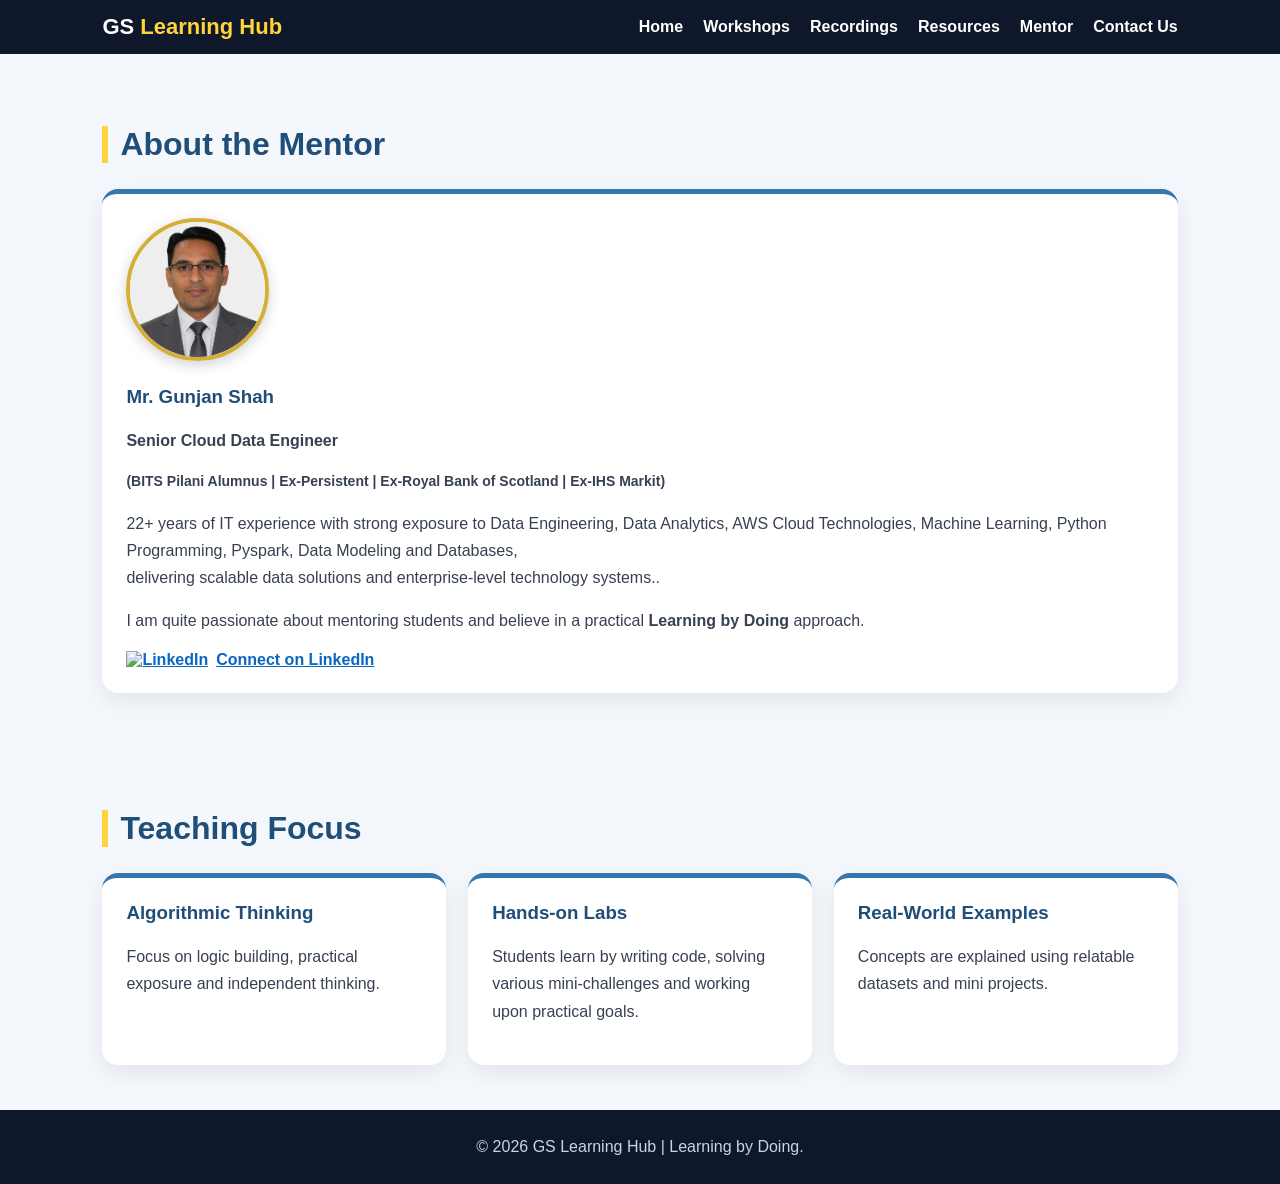
==== commit ef602862: "About section fixed" ====
--- a/about.html
+++ b/about.html
@@ -23,7 +23,7 @@
             <p class="profile-tags">
                 (BITS Pilani Alumnus | Ex-Persistent | Ex-Royal Bank of Scotland | Ex-IHS Markit)
             </p>
-            <p >22+ years of IT experience with strong exposure to Python, Data Engineering, AWS Cloud Technologies, Data Analytics and Databases,<br> delivering scalable data solutions and enterprise-level technology systems..</p>
+            <p >22+ years of IT experience with strong exposure to Data Engineering, Data Analytics, AWS Cloud Technologies, Machine Learning, Python Programming, Pyspark, Data Modeling and Databases,<br> delivering scalable data solutions and enterprise-level technology systems..</p>
             <p>I am quite passionate about mentoring students and believe in a practical <b>Learning by Doing</b> approach.</p>
             <a href="https://linkedin.com/in/gunjan-shah80" target="_blank" style="color:#0A66C2;font-weight:bold;"><img src="https://cdn-icons-png.flaticon.com/512/174/174857.png" width="26" style="vertical-align:middle;margin-right:8px;" alt="LinkedIn"/>Connect on LinkedIn</a>
         </div>
